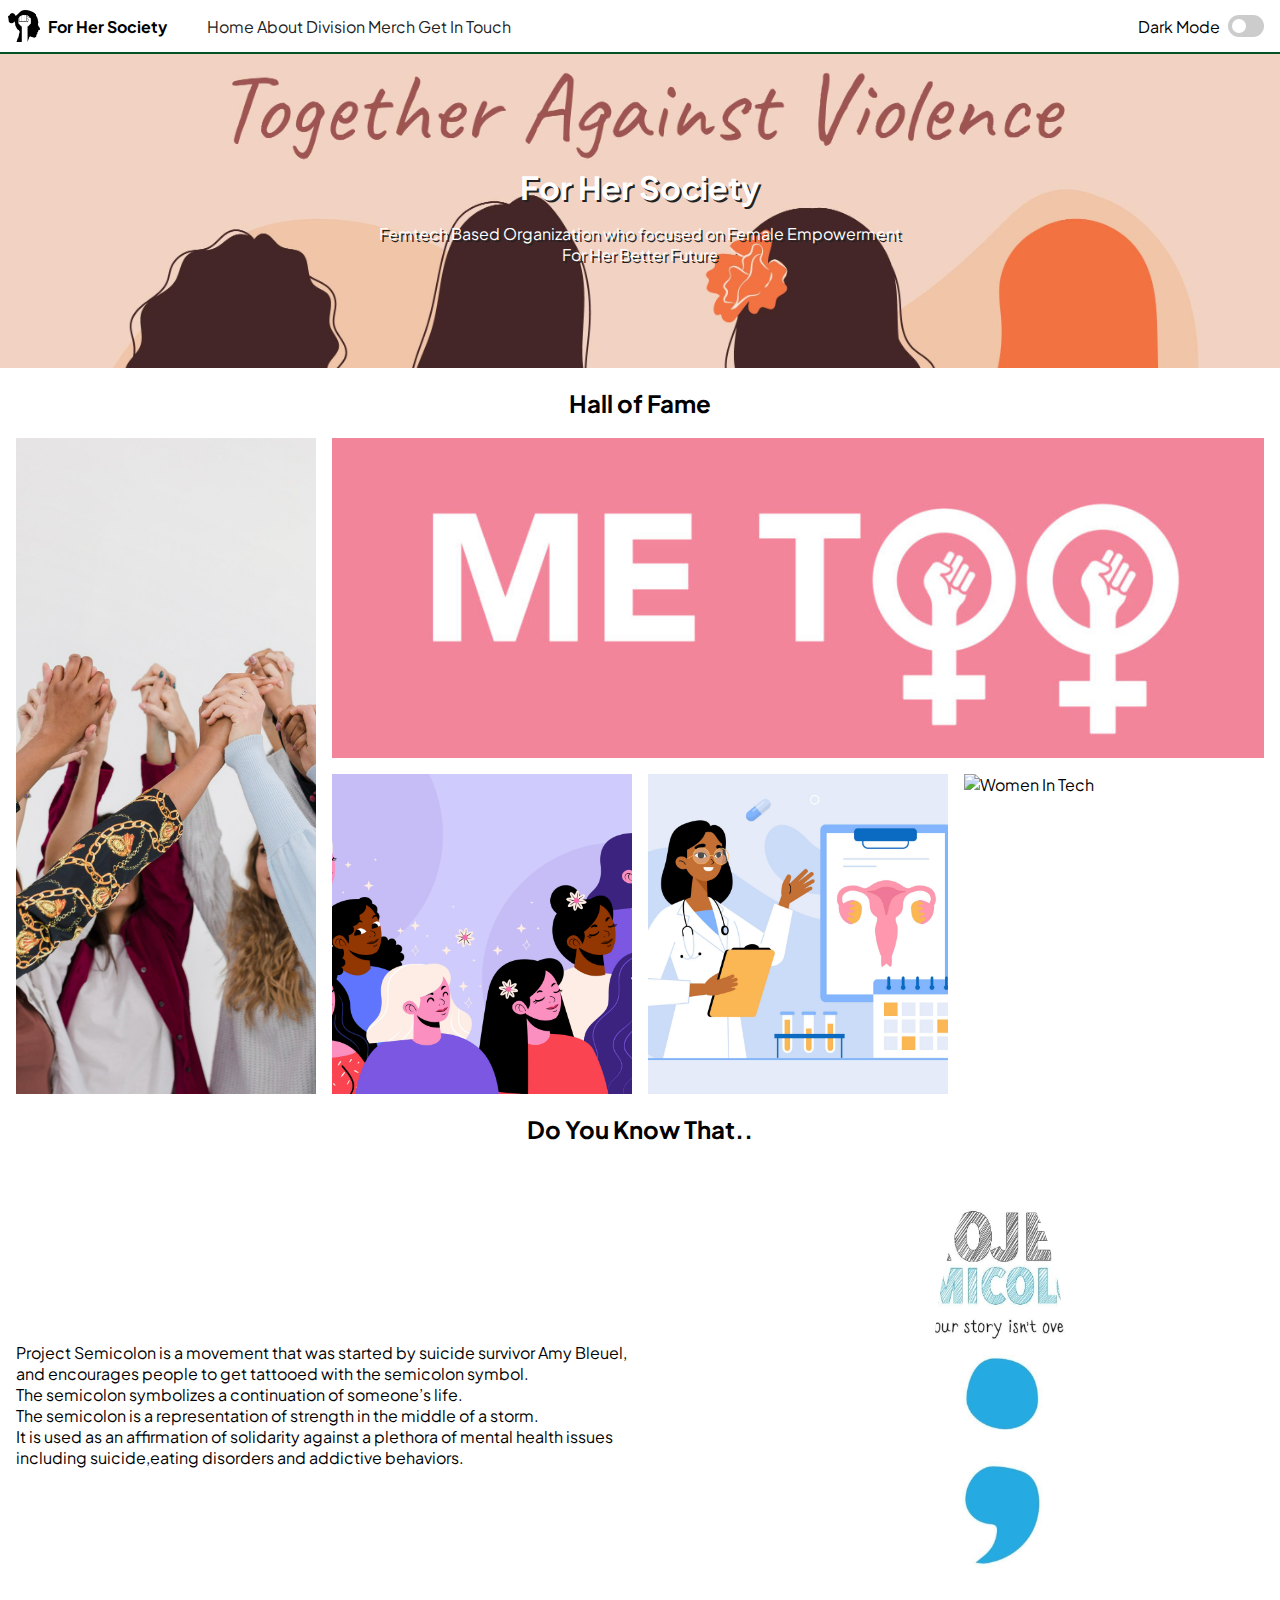
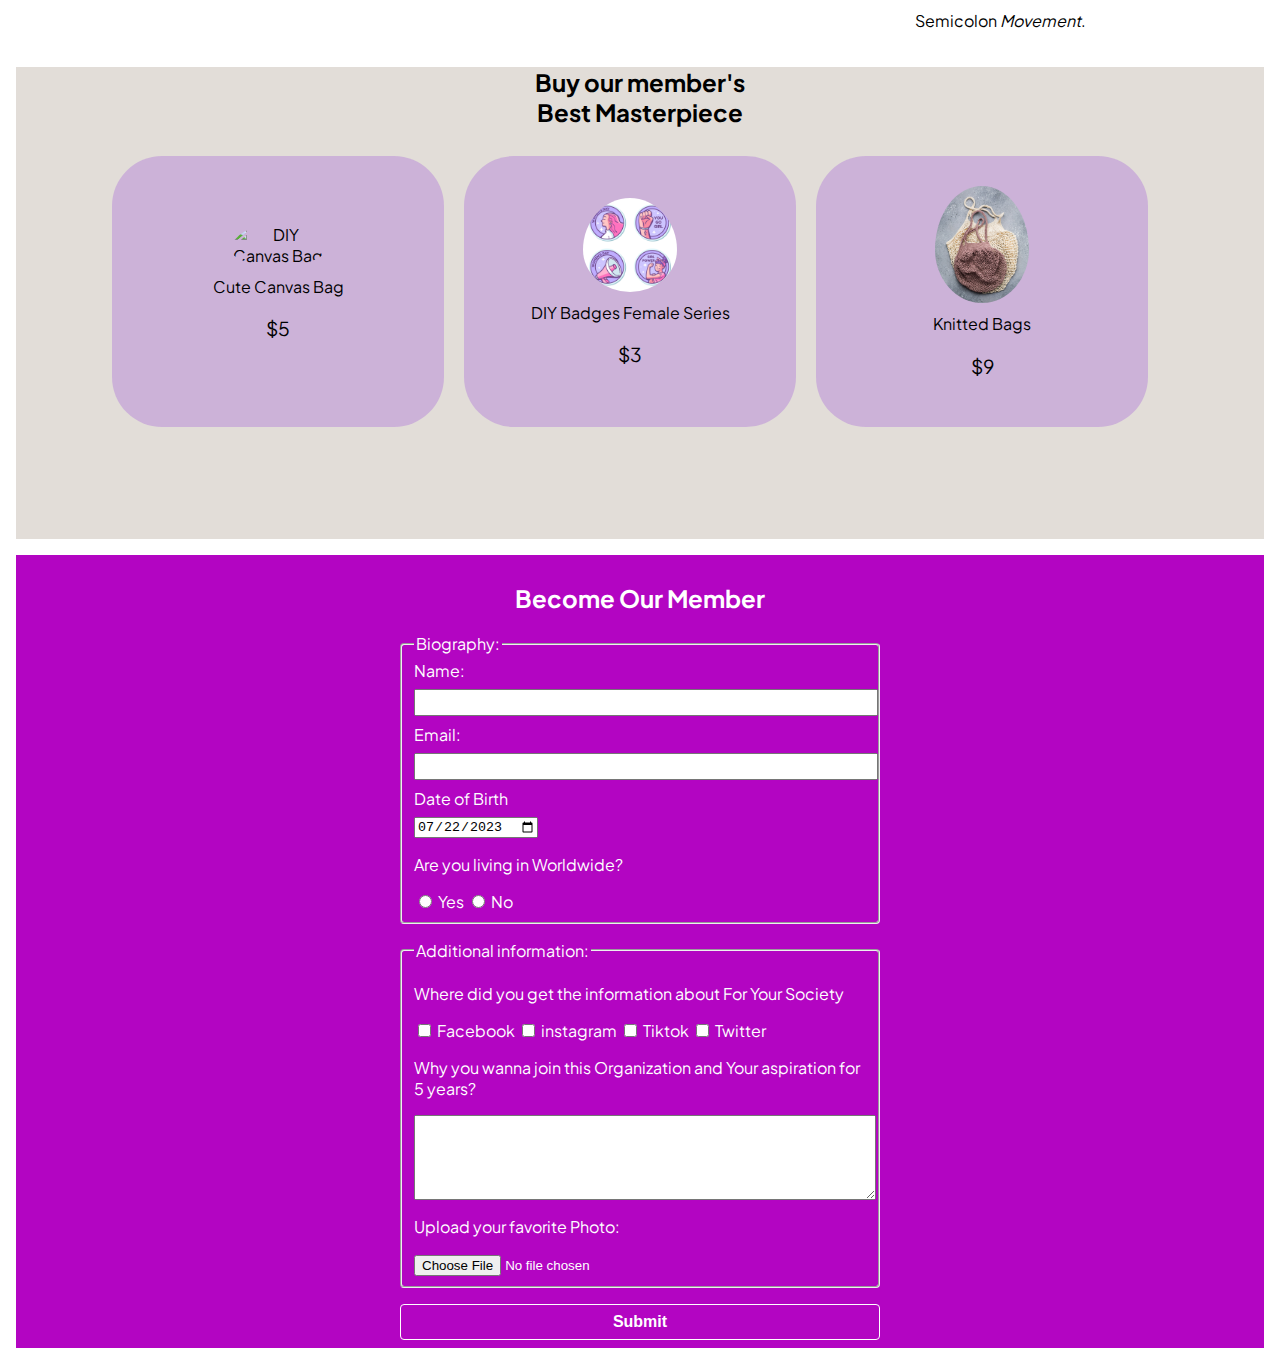
==== home.html @ d23c4e9d "first commit" ====
<!DOCTYPE html>
<html nighteye="disabled">
  <head>
    <meta charset="UTF-8" />
    <meta name="description" content="For Her Society, Femtech Based Organization"/>
    <meta name="keywords" content="Femtech,Women Empowerment, Health" />
    <meta name="author" content="Zhafirah Rizqy Nur" />
    <meta name="viewport" content="width=device-width, initial-scale=1.0" />
    <title>For Her Society</title>
    <link rel="stylesheet" href="style1.css" />
    <link rel="stylesheet" href="responsive.css" />
    <link
      rel="icon"
      href="images/woman-svgrepo-com.svg"
      type="image/x-icon"
    />
  </head>
  <body>
    <nav>
      <span class="mobile">
        <img
          src="images/pngwing.com.png"
          alt="Hamburger Icon"
        />
      </span>
      <span class="relative-container">
        <img
          src="images/pngwing.com.png"
          alt="Women Empowerment"
        />
        <b>For Her Society</b>
      </span>
      <ul class="desktop">
        <li><a href="#">Home</a></li>
        <li><a href="#">About</a></li>
        <li><a href="#">Division</a></li>
        <li><a href="#">Merch</a></li>
        <li><a href="#">Get In Touch</a></li>
      </ul>
      <span id="dark-mode-switch">
        <p>Dark Mode</p>
        <label class="switch">
          <input id="checkbox-dark-mode" onchange="toggleDarkMode()" type="checkbox">
          <span class="slider round"></span>
        </label>
      </span>
    </nav>
    <header class="full-screen" id="header">
      <h1>For Her Society</h1>
      <p>Femtech Based Organization who focused on Female Empowerment</p>
      <p>For Her Better Future</p>
    </header>
    <main>
      <section id="penguin-photos">
        <h2>Hall of Fame</h2>
        <div class="grid-container">
          <div id="item-1">
            <img
              src="images/group-best-friends-holding-hands.jpg"
              alt="Women Support Women"
            />
          </div>
          <div id="item-2">
            <img
              src="images/maeve-carroll-metoo.png"
              alt="Me Too Support Group"
            />
          </div>
          <div id="item-3">
            <img
              media="(max-width: 720px)"
              srcset="images/22911594_6715982.jpg"
              alt="Female"
            />
          </div>
          <div id="item-4">
            <img
              src="images/10263266_4331465.jpg"
              alt="Female Health"
            />
          </div>
          <div id="item-5">
            <img
              src="images/asian-woman-reading-text-her-phone.jpg"
              alt="Women In Tech"
            />
          </div>
        </div>
      </section>
      <section id="penguin-facts">
        <h2>Do You Know That..</h2>
        <div class="flex-container">
          <p>Project Semicolon is a movement that was started by suicide survivor Amy Bleuel, 
            <br>and encourages people to get tattooed with the semicolon symbol.
            <br>The semicolon symbolizes a continuation of someone’s life. 
            <br>The semicolon is a representation of strength in the middle of a storm. 
            <br>It is used as an affirmation of solidarity against a plethora of mental health issues 
            <br>including suicide,eating disorders and addictive behaviors.
          </p>
          <figure>
            <img
              src="images/semi-colon.jpg"
              alt="Semicolon Movement"
            />
            <figcaption>Semicolon <em>Movement</em>.</figcaption>
          </figure>
        </div>
      </section>
      <section id="testimonial">
        <h2>Buy our member's <br> Best Masterpiece</h2>
        <div class="flex-container-testi">
            <figure class="testi-container">
                <img src="images/16323519_tp194-porpla-poster-07.jpg" alt="DIY Canvas Bag">
                <figcaption>Cute Canvas Bag</figcaption>
                <p>$5</p>
            </figure>
            <figure class="testi-container">
                <img src="images/22194404_6589066.jpg" alt="Badges">
                <figcaption>DIY Badges Female Series</figcaption>
                <p>$3</p>
            </figure>
            <figure class="testi-container">
                <img src="images/vertical-closeup-shot-beige-pink-knitted-bags.jpg" alt="knit">
                <figcaption>Knitted Bags</figcaption>
                <p>$9</p>
            </figure>
        </div>

    </section>

      <section id="form-section">
        <h2>Become Our Member</h2>
        <form action="#">
          <fieldset>
            <legend>Biography:</legend>
            <div>
              <label for="fullName">Name:</label>
              <input id="fullName" type="text" required />
            </div>

            <div>
              <label for="email">Email:</label>
              <input id="email" type="email" required />
            </div>
            <div>
              <label for="dob">Date of Birth</label>
              <input
                type="date"
                id="dob"
                name="trip-start"
                value="2023-07-22"
              />
            </div>
            <div>
              <p>Are you living in Worldwide?</p>
              <input type="radio" id="yes" name="isTeyvat" value="Male" />
              <label for="yes">Yes</label>
              <input type="radio" id="no" name="isAbyss" value="Female" />
              <label for="no">No</label>
            </div>
          </fieldset>
          <fieldset>
            <legend>Additional information:</legend>
            <div>
              <p>Where did you get the information about For Your Society</p>
              <input
                id="facebook"
                type="checkbox"
                name="info"
                value="facebook"
              />
              <label for="facebook">Facebook</label>
              <input
                id="instagram"
                type="checkbox"
                name="info"
                value="instagram"
              />
              <label for="instagram">instagram</label>
              <input
                id="tiktok"
                type="checkbox"
                name="info"
                value="tiktok"
              />
              <label for="tiktok">Tiktok</label>
              <input
                id="twitter"
                type="checkbox"
                name="info"
                value="twiter"
              />
              <label for="twitter">Twitter</label>
            </div>
            <div>
              <p>Why you wanna join this Organization and Your aspiration for 5 years?</p>
              <textarea rows="5"></textarea>
            </div>
            <div>
              <p>Upload your favorite Photo:</p>
              <input
                type="file"
                id="photo"
                name="Photo"
                required
                accept="image/png, image/jpeg"
              />
            </div>
          </fieldset>
          <button type="submit">Submit</button>
        </form>
      </section>
    </main>
    <script>
      // initial state
      if (localStorage.getItem("darkMode") === "true") {
        document.getElementById("checkbox-dark-mode").checked = true;
        document.body.classList.add("dark-mode");
      }

      function toggleDarkMode() {
        document.body.classList.toggle("dark-mode");
        if (!document.getElementById("checkbox-dark-mode").checked) {
          localStorage.setItem("darkMode", false);
        } else {
          localStorage.setItem("darkMode", true);
        }
      }
    </script>
  </body>
</html>
---- style1.css ----
@font-face {
    font-family: Jakarta-Sans;
    src: url(fonts/PlusJakartaSans-Regular.ttf);
  }
  
  @font-face {
    font-family: Jakarta-Sans;
    src: url(fonts/PlusJakartaSans-Bold.ttf);
    font-weight: bold;
  }
  
  body {
    font-family: Jakarta-Sans, "Open Sans", sans-serif;
    margin: 0;
  }
  
  .dark-mode {
    background-color: #333333;
    color: white;
  }
  
  .dark-mode > nav {
    background-color: #333333;
    color: white;
    border-bottom: 2px solid white;
  }
  
  .dark-mode > nav a {
    color: white;
  }
  
  section {
    margin: 0 16px;
  }
  
  section.full-screen {
    margin: 0;
  }
  
  nav {
    position: fixed;
    background-color: white;
    width: 100%;
    display: flex;
    align-items: center;
    height: 52px;
    border-bottom: 2px solid #025225;
    z-index: 99999;
  }
  
  /* The switch - the box around the slider */
  .switch {
    position: relative;
    display: inline-block;
    width: 36px;
    height: 22px;
  }
  
  /* Hide default HTML checkbox */
  .switch input {
    opacity: 0;
    width: 0;
    height: 0;
  }
  /* The slider */
  .slider {
    position: absolute;
    cursor: pointer;
    top: 0;
    left: 0;
    right: 0;
    bottom: 0;
    background-color: #ccc;
    -webkit-transition: 0.4s;
    transition: 0.4s;
  }
  .slider:before {
    position: absolute;
    content: "";
    height: 14px;
    width: 14px;
    left: 4px;
    bottom: 4px;
    background-color: white;
    -webkit-transition: 0.4s;
    transition: 0.4s;
  }
  
  input:checked + .slider {
    background-color: #025225;
  }
  
  input:focus + .slider {
    box-shadow: 0 0 1px #025225;
  }
  
  input:checked + .slider:before {
    -webkit-transform: translateX(14px);
    -ms-transform: translateX(14px);
    transform: translateX(14px);
  }
  
  /* Rounded sliders */
  .slider.round {
    border-radius: 34px;
  }
  
  .slider.round:before {
    border-radius: 50%;
  }
  
  nav a {
    color: #222222;
    text-decoration: none;
  }
  
  nav > #dark-mode-switch {
    display: flex;
    margin-left: auto;
    margin-right: 16px;
  }
  
  nav > #dark-mode-switch > p {
    margin-right: 8px;
  }
  
  nav > ul > li {
    display: inline-block;
  }
  
  nav > span > img {
    height: 32px;
    width: auto;
    padding: 8px;
  }
  
  nav > span {
    display: flex;
    align-items: center;
  }
  
  header {
    text-align: center;
    color: white;
    background-color: #9602f1;
    height: 320px;
    display: flex;
    flex-direction: column;
    justify-content: center;
    padding-top: 48px;
    background-image: url("images/19000035_6073204.jpg");
    background-position: top center;
    background-size: cover;
  }
  
  nav .circle-red {
    font-size: 8px;
    background-color: fuchsia;
    border-radius: 100%;
    width: 16px;
    height: 16px;
    color: white;
    display: flex;
    align-items: center;
    justify-content: center;
    position: absolute;
    top: 8px;
    right: -8px;
  }
  
  @keyframes slidein {
    from {
      margin-left: 100%;
      width: 300%;
    }
  
    to {
      margin-left: 0%;
      width: 100%;
    }
  }
  
  .relative-container {
    position: relative;
  }
  
  header h1 {
    font-weight: bold;
    margin: 16px;
    animation-duration: 3s;
    animation-name: slidein;
    text-shadow: 2px 2px #222222;
  }
  
  header p {
    margin: 0;
    text-shadow: 2px 2px #222222;
  }
  
  img {
    width: 100%;
  }
  
  h2 {
    font-weight: 700;
    text-align: center;
  }
  
  #section-video .flex-container {
    display: flex;
    align-items: center;
    justify-content: center;
  }
  
  #penguin-facts .flex-container figure {
    text-align: center;
  }
  
  #penguin-photos .grid-container {
    display: grid;
    grid-template-columns: 1fr 1fr;
    grid-gap: 8px;
    grid-auto-rows: 240px 240px 240px;
  }
  
  #penguin-photos .grid-container img {
    width: 100%;
    height: 100%;
    object-fit: cover;
  }
  
  .grid-container #item-1 {
    grid-column: 1 / 2 span;
    grid-row: 1;
  }
  
  fieldset {
    margin: 16px 0;
    border-radius: 4px;
  }
  
  input[type="text"],
  input[type="email"],
  textarea {
    width: 100%;
    padding: 4px 4px;
    margin: 8px 0;
    display: block;
  }
  
  input[type="date"] {
    margin: 8px 0;
    display: block;
  }
  
  #form-section {
    background-color: #b305c2;
    color: white;
    padding: 8px;
    margin-top: 16px;
  }
  
  #form-section form {
    max-width: 480px;
    margin-left: auto;
    margin-right: auto;
  }
  
  button[type="submit"] {
    color: white;
    background-color: transparent;
    border: 1px solid white;
    border-radius: 4px;
    width: 100%;
    padding: 8px 16px;
    font-size: 16px;
    font-weight: bold;
    cursor: pointer;
  }
  
  .penguin-photo-item {
    filter: grayscale(100%);
    cursor: pointer;
  }
  
  .penguin-photo-item:hover {
    filter: none;
    transition-property: filter;
    transition-duration: 1s;
  }
  #testimonial {
    background-color: #e2ddd8;
    padding-bottom: 8vw;
}
.flex-container-testi {
    display: flex;
    flex-direction: row;  
    justify-content: center;  
}

figure img {
    object-fit: cover;
    width: 30%;
    border-radius: 100%;
    padding-bottom: 10px;
}

.testi-container {
    display: flex;
    justify-content: center;
    align-items: center;
    flex-direction: column;
    text-align: center;
    padding: 30px 10px;
    margin: 10px 20px 10px 0;
    width: 25%;
    border-radius: 50px;
    background-color: rgb(122, 10, 218, 0.2);
}

.testi-container > p {
    font-size: 1.2rem;
    font-weight: 200;
    font-style: normal;
    width: 80%;
}
  /* for tablet and desktop */
  @media only screen and (min-width: 768px) {
    #penguin-facts > .flex-container {
      display: flex;
      align-items: center;
    }
  
    #penguin-facts > .flex-container figure {
      margin-left: auto;
    }
  
    #penguin-facts > .flex-container figure img {
      height: 400px;
    }
  
    #penguin-facts > .flex-container figcaption {
      text-align: center;
      margin-top: 16px;
    }
  
    #penguin-facts > .flex-container.row-reverse {
      flex-direction: row-reverse;
    }
  
    #penguin-facts > .flex-container.row-reverse p {
      margin-left: 32px;
    }
  
    #penguin-facts > .flex-container.row-reverse figure {
      margin-left: 40px;
      min-width: 320px;
    }
  
    iframe {
      max-width: 480px;
    }
  
    #penguin-photos .grid-container {
      display: grid;
      grid-template-columns: 1fr 1fr 1fr 1fr;
      grid-gap: 16px;
      grid-auto-rows: 320px 320px;
    }
  
    #penguin-photos .grid-container img {
      width: 100%;
      height: 100%;
      object-fit: cover;
    }
  
    .grid-container #item-1 {
      grid-column: 1;
      grid-row: 1 / 2 span;
    }
  
    .grid-container #item-2 {
      grid-row: 1;
      grid-column: 2 / 3 span;
    }
  }
---- responsive.css ----
.mobile {
    display: none;
  }
  
  .desktop {
    display: block;
  }
  
  @media only screen and (max-width: 1023px) {
    .mobile {
      display: block;
    }
  
    .desktop {
      display: none;
    }
  }
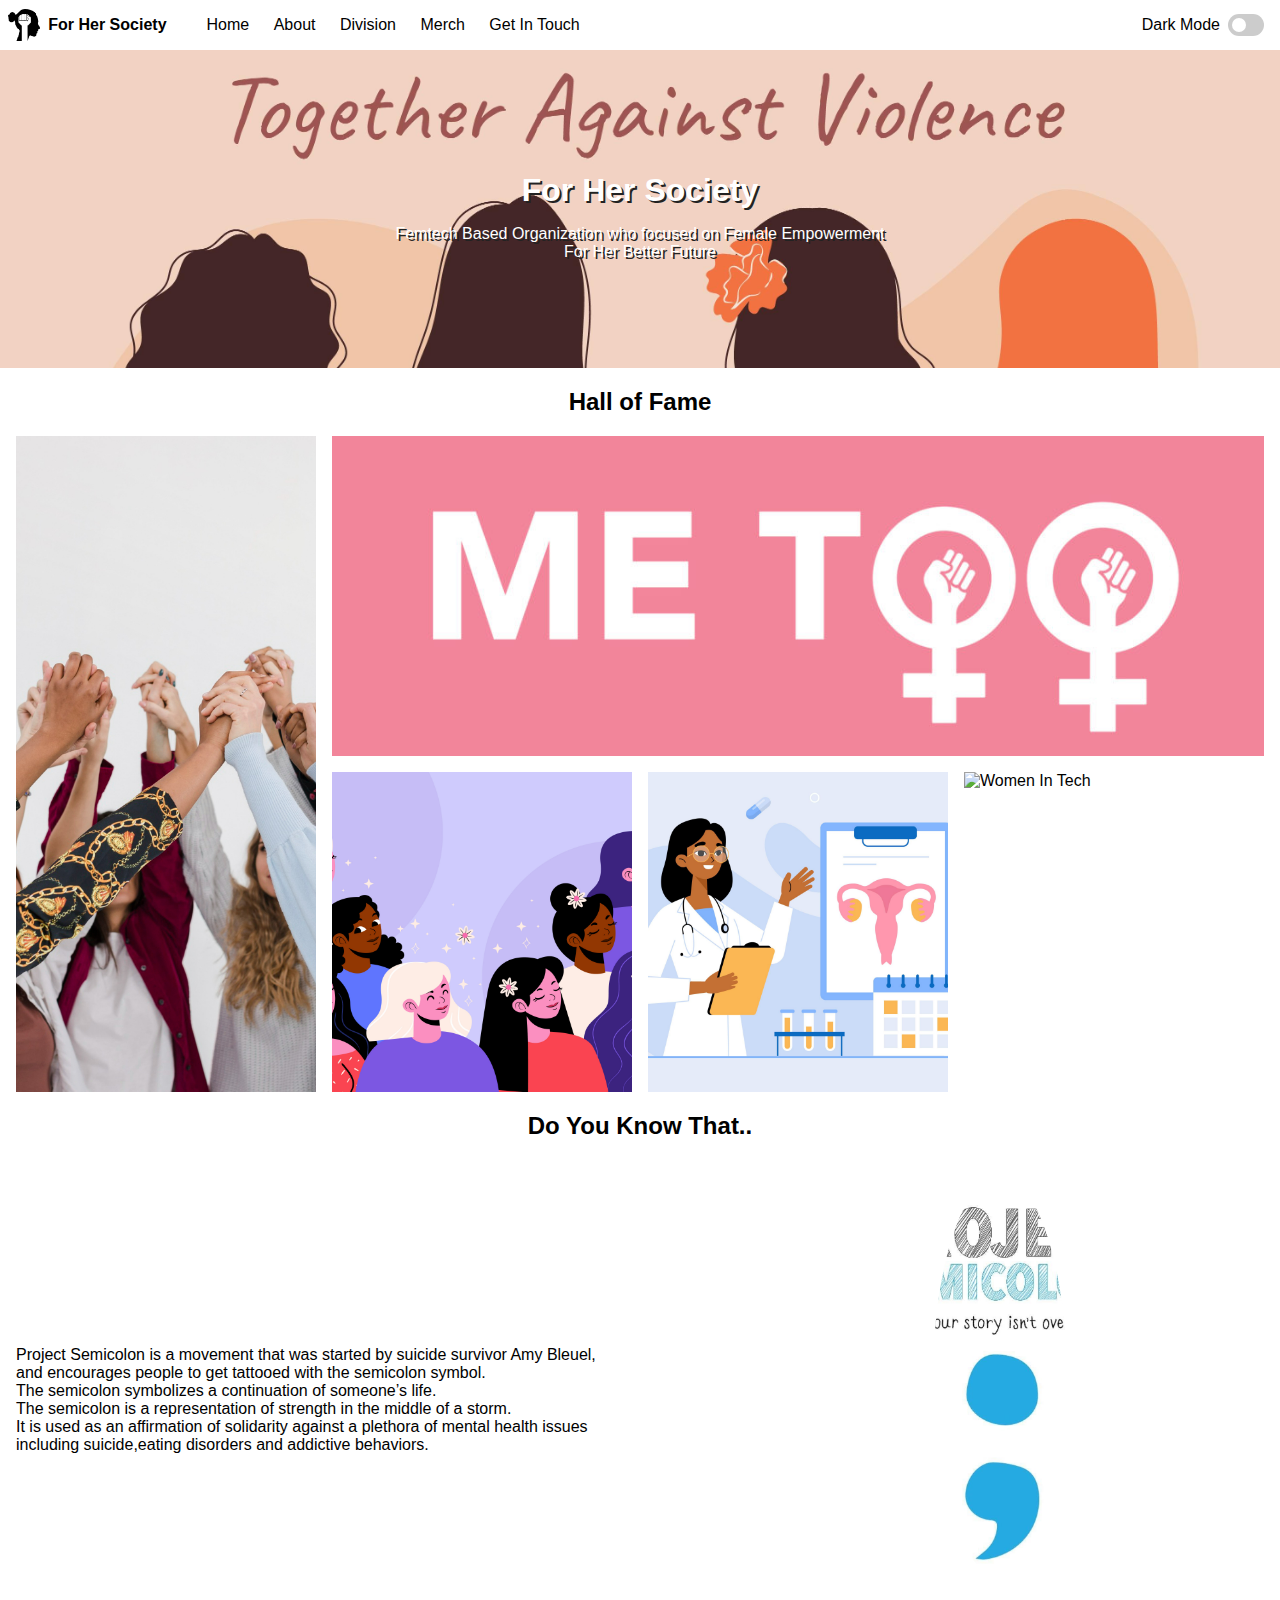
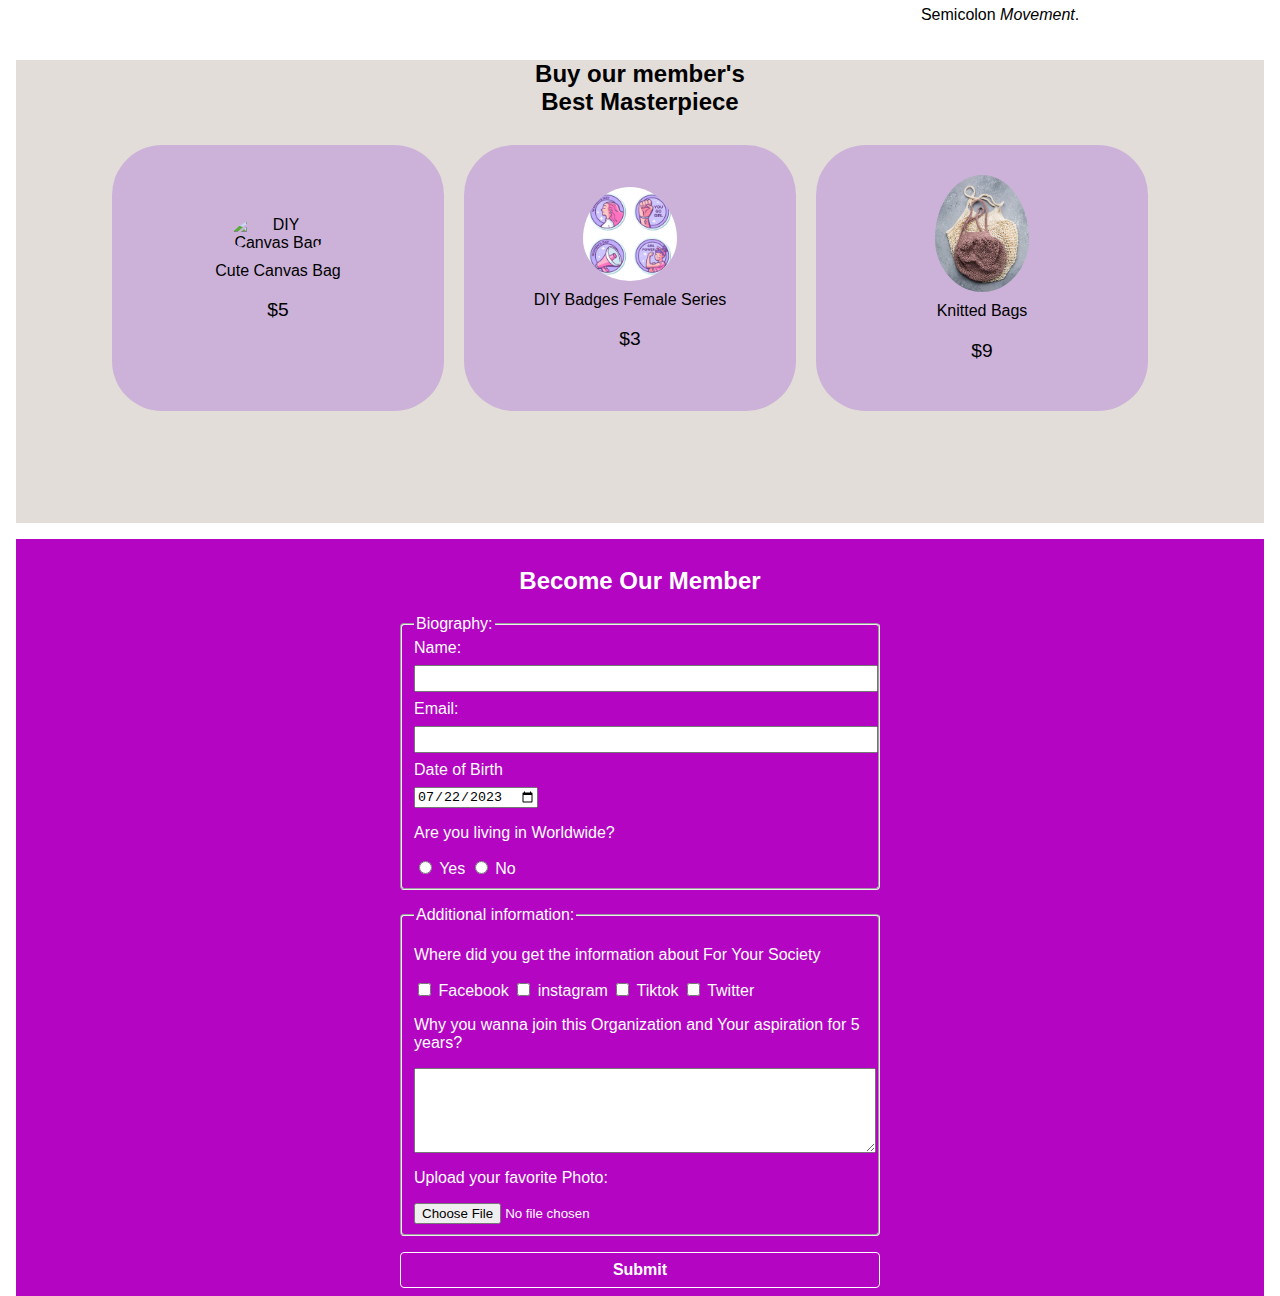
==== commit 2e3fa3f6: "update" ====
--- a/home.html
+++ b/home.html
@@ -7,22 +7,22 @@
     <meta name="author" content="Zhafirah Rizqy Nur" />
     <meta name="viewport" content="width=device-width, initial-scale=1.0" />
     <title>For Her Society</title>
-    <link rel="stylesheet" href="style1.css" />
-    <link rel="stylesheet" href="responsive.css" />
+    <link rel="stylesheet" href="assets/style1.css" />
+    <link rel="stylesheet" href="assets/responsive.css" />
     <link
       rel="icon"
       href="images/woman-svgrepo-com.svg"
       type="image/x-icon"
     />
   </head>
+
   <body>
     <nav>
+
       <span class="mobile">
-        <img
-          src="images/pngwing.com.png"
-          alt="Hamburger Icon"
-        />
+        <img src="images/menu.png"alt="Hamburger Icon"/>
       </span>
+
       <span class="relative-container">
         <img
           src="images/pngwing.com.png"
@@ -45,11 +45,13 @@
         </label>
       </span>
     </nav>
+
     <header class="full-screen" id="header">
       <h1>For Her Society</h1>
       <p>Femtech Based Organization who focused on Female Empowerment</p>
       <p>For Her Better Future</p>
     </header>
+    
     <main>
       <section id="penguin-photos">
         <h2>Hall of Fame</h2>
@@ -87,6 +89,7 @@
           </div>
         </div>
       </section>
+
       <section id="penguin-facts">
         <h2>Do You Know That..</h2>
         <div class="flex-container">
@@ -106,6 +109,7 @@
           </figure>
         </div>
       </section>
+
       <section id="testimonial">
         <h2>Buy our member's <br> Best Masterpiece</h2>
         <div class="flex-container-testi">
@@ -125,7 +129,6 @@
                 <p>$9</p>
             </figure>
         </div>
-
     </section>
 
       <section id="form-section">
@@ -211,13 +214,13 @@
         </form>
       </section>
     </main>
+
     <script>
       // initial state
       if (localStorage.getItem("darkMode") === "true") {
         document.getElementById("checkbox-dark-mode").checked = true;
         document.body.classList.add("dark-mode");
       }
-
       function toggleDarkMode() {
         document.body.classList.toggle("dark-mode");
         if (!document.getElementById("checkbox-dark-mode").checked) {
@@ -227,5 +230,6 @@
         }
       }
     </script>
+
   </body>
 </html>
--- a/assets/style1.css
+++ b/assets/style1.css
@@ -0,0 +1,330 @@
+@font-face {
+    font-family: Jakarta-Sans;
+    src: url(fonts/PlusJakartaSans-Regular.ttf);
+  }
+  
+  @font-face {
+    font-family: Jakarta-Sans;
+    src: url(fonts/PlusJakartaSans-Bold.ttf);
+    font-weight: bold;
+  }
+  
+  body {
+    font-family: Jakarta-Sans, "Open Sans", sans-serif;
+    margin: 0;
+  }
+  
+  .dark-mode {
+    background-color: #333333;
+    color: white;
+  }
+  
+  .dark-mode > nav {
+    background-color: #333333;
+    color: white;
+    border-bottom: 2px solid white;
+  }
+  
+  .dark-mode > nav a {
+    color: white;
+  }
+  
+  section {
+    margin: 0 16px;
+  }
+  
+  section.full-screen {
+    margin: 0;
+  }
+  
+  nav {
+    position: fixed;
+    background-color: white;
+    width: 100%;
+    display: flex;
+    align-items: center;
+    height: 50px; 
+  }
+  
+  /* The switch - the box around the slider */
+  .switch {
+    position: relative;
+    display: inline-block;
+    width: 36px;
+    height: 22px;
+  }
+  
+  /* Hide default HTML checkbox */
+  .switch input {
+    opacity: 0;
+    width: 0;
+    height: 0;
+  }
+  /* The slider */
+  .slider {
+    position: absolute;
+    cursor: pointer;
+    top: 0;
+    left: 0;
+    right: 0;
+    bottom: 0;
+    background-color: #ccc;
+    -webkit-transition: 0.4s;
+    transition: 0.4s;
+  }
+  .slider:before {
+    position: absolute;
+    content: "";
+    height: 14px;
+    width: 14px;
+    left: 4px;
+    bottom: 4px;
+    background-color: white;
+    -webkit-transition: 0.4s;
+    transition: 0.4s;
+  }
+  
+  input:checked + .slider {
+    background-color: #025225;
+  }
+  
+  input:focus + .slider {
+    box-shadow: 0 0 1px #025225;
+  }
+  
+  input:checked + .slider:before {
+    -webkit-transform: translateX(14px);
+    -ms-transform: translateX(14px);
+    transform: translateX(14px);
+  }
+  
+  /* Rounded sliders */
+  .slider.round {
+    border-radius: 34px;
+  }
+  
+  .slider.round:before {
+    border-radius: 50%;
+  }
+  
+  nav a {
+    color: #222222;
+    text-decoration: none;
+  }
+  
+  nav > #dark-mode-switch {
+    display: flex;
+    margin-left: auto;
+    margin-right: 16px;
+  }
+  
+  nav > #dark-mode-switch > p {
+    margin-right: 8px;
+  }
+  
+  nav > ul > li {
+    display: inline-block;
+  }
+  
+  nav > ul > li > a{
+    text-decoration:none;
+    color: #000;
+    margin-right:20px;
+  }
+
+  nav > span > img {
+    height: 32px;
+    width: auto;
+    padding: 8px;
+  }
+  
+  nav > span {
+    display: flex;
+    align-items: center;
+  }
+  
+  header {
+    text-align: center;
+    color: white;
+    background-color: #9602f1;
+    height: 320px;
+    display: flex;
+    flex-direction: column;
+    justify-content: center;
+    padding-top: 48px;
+    background-image: url("../images/19000035_6073204.jpg");
+    background-position: top center;
+    background-size: cover;
+  }
+  
+  nav .circle-red {
+    font-size: 8px;
+    background-color: fuchsia;
+    border-radius: 100%;
+    width: 16px;
+    height: 16px;
+    color: white;
+    display: flex;
+    align-items: center;
+    justify-content: center;
+    position: absolute;
+    top: 8px;
+    right: -8px;
+  }
+  
+  @keyframes slidein {
+    from {
+      margin-left: 100%;
+      width: 300%;
+    }
+  
+    to {
+      margin-left: 0%;
+      width: 100%;
+    }
+  }
+  
+  .relative-container {
+    position: relative;
+  }
+  
+  header h1 {
+    font-weight: bold;
+    margin: 16px;
+    animation-duration: 3s;
+    animation-name: slidein;
+    text-shadow: 2px 2px #222222;
+  }
+  
+  header p {
+    margin: 0;
+    text-shadow: 2px 2px #222222;
+  }
+  
+  img {
+    width: 100%;
+  }
+  
+  h2 {
+    font-weight: 700;
+    text-align: center;
+  }
+  
+  #section-video .flex-container {
+    display: flex;
+    align-items: center;
+    justify-content: center;
+  }
+  
+  #penguin-facts .flex-container figure {
+    text-align: center;
+  }
+  
+  #penguin-photos .grid-container {
+    display: grid;
+    grid-template-columns: 1fr 1fr;
+    grid-gap: 8px;
+    grid-auto-rows: 240px 240px 240px;
+  }
+  
+  #penguin-photos .grid-container img {
+    width: 100%;
+    height: 100%;
+    object-fit: cover;
+  }
+  
+  .grid-container #item-1 {
+    grid-column: 1 / 2 span;
+    grid-row: 1;
+  }
+  
+  fieldset {
+    margin: 16px 0;
+    border-radius: 4px;
+  }
+  
+  input[type="text"],
+  input[type="email"],
+  textarea {
+    width: 100%;
+    padding: 4px 4px;
+    margin: 8px 0;
+    display: block;
+  }
+  
+  input[type="date"] {
+    margin: 8px 0;
+    display: block;
+  }
+  
+  #form-section {
+    background-color: #b305c2;
+    color: white;
+    padding: 8px;
+    margin-top: 16px;
+  }
+  
+  #form-section form {
+    max-width: 480px;
+    margin-left: auto;
+    margin-right: auto;
+  }
+  
+  button[type="submit"] {
+    color: white;
+    background-color: transparent;
+    border: 1px solid white;
+    border-radius: 4px;
+    width: 100%;
+    padding: 8px 16px;
+    font-size: 16px;
+    font-weight: bold;
+    cursor: pointer;
+  }
+  
+  .penguin-photo-item {
+    filter: grayscale(100%);
+    cursor: pointer;
+  }
+  
+  .penguin-photo-item:hover {
+    filter: none;
+    transition-property: filter;
+    transition-duration: 1s;
+  }
+  #testimonial {
+    background-color: #e2ddd8;
+    padding-bottom: 8vw;
+}
+.flex-container-testi {
+    display: flex;
+    flex-direction: row;  
+    justify-content: center;  
+}
+
+figure img {
+    object-fit: cover;
+    width: 30%;
+    border-radius: 100%;
+    padding-bottom: 10px;
+}
+
+.testi-container {
+    display: flex;
+    justify-content: center;
+    align-items: center;
+    flex-direction: column;
+    text-align: center;
+    padding: 30px 10px;
+    margin: 10px 20px 10px 0;
+    width: 25%;
+    border-radius: 50px;
+    background-color: rgb(122, 10, 218, 0.2);
+}
+.testi-container > p {
+    font-size: 1.2rem;
+    font-weight: 200;
+    font-style: normal;
+    width: 80%;
+} 
+  --- a/assets/responsive.css
+++ b/assets/responsive.css
@@ -0,0 +1,84 @@
+.mobile {
+    display: none;
+  }
+  
+  .desktop {
+    display: block;
+  }
+  
+  @media only screen and (max-width: 1023px) {
+    .mobile {
+      display: block;
+    }
+  
+    .desktop {
+      display: none;
+    }
+  }
+  /* for tablet and desktop */
+  @media only screen and (min-width: 768px) {
+    #penguin-facts > .flex-container {
+      display: flex;
+      align-items: center;
+    }
+  
+    #penguin-facts > .flex-container figure {
+      margin-left: auto;
+    }
+  
+    #penguin-facts > .flex-container figure img {
+      height: 400px;
+    }
+  
+    #penguin-facts > .flex-container figcaption {
+      text-align: center;
+      margin-top: 16px;
+    }
+  
+    #penguin-facts > .flex-container.row-reverse {
+      flex-direction: row-reverse;
+    }
+  
+    #penguin-facts > .flex-container.row-reverse p {
+      margin-left: 32px;
+    }
+  
+    #penguin-facts > .flex-container.row-reverse figure {
+      margin-left: 40px;
+      min-width: 320px;
+    }
+  
+    iframe {
+      max-width: 480px;
+    }
+  
+    #penguin-photos .grid-container {
+      display: grid;
+      grid-template-columns: 1fr 1fr 1fr 1fr;
+      grid-gap: 16px;
+      grid-auto-rows: 320px 320px;
+    }
+  
+    #penguin-photos .grid-container img {
+      width: 100%;
+      height: 100%;
+      object-fit: cover;
+    }
+  
+    .grid-container #item-1 {
+      grid-column: 1;
+      grid-row: 1 / 2 span;
+    }
+  
+    .grid-container #item-2 {
+      grid-row: 1;
+      grid-column: 2 / 3 span;
+    }
+  }
+  
+  @media only screen and (max-device-width: 1024px) {
+    .bgimg-1, .bgimg-2, .bgimg-3 {
+      background-attachment: scroll;
+    }
+  }
+  